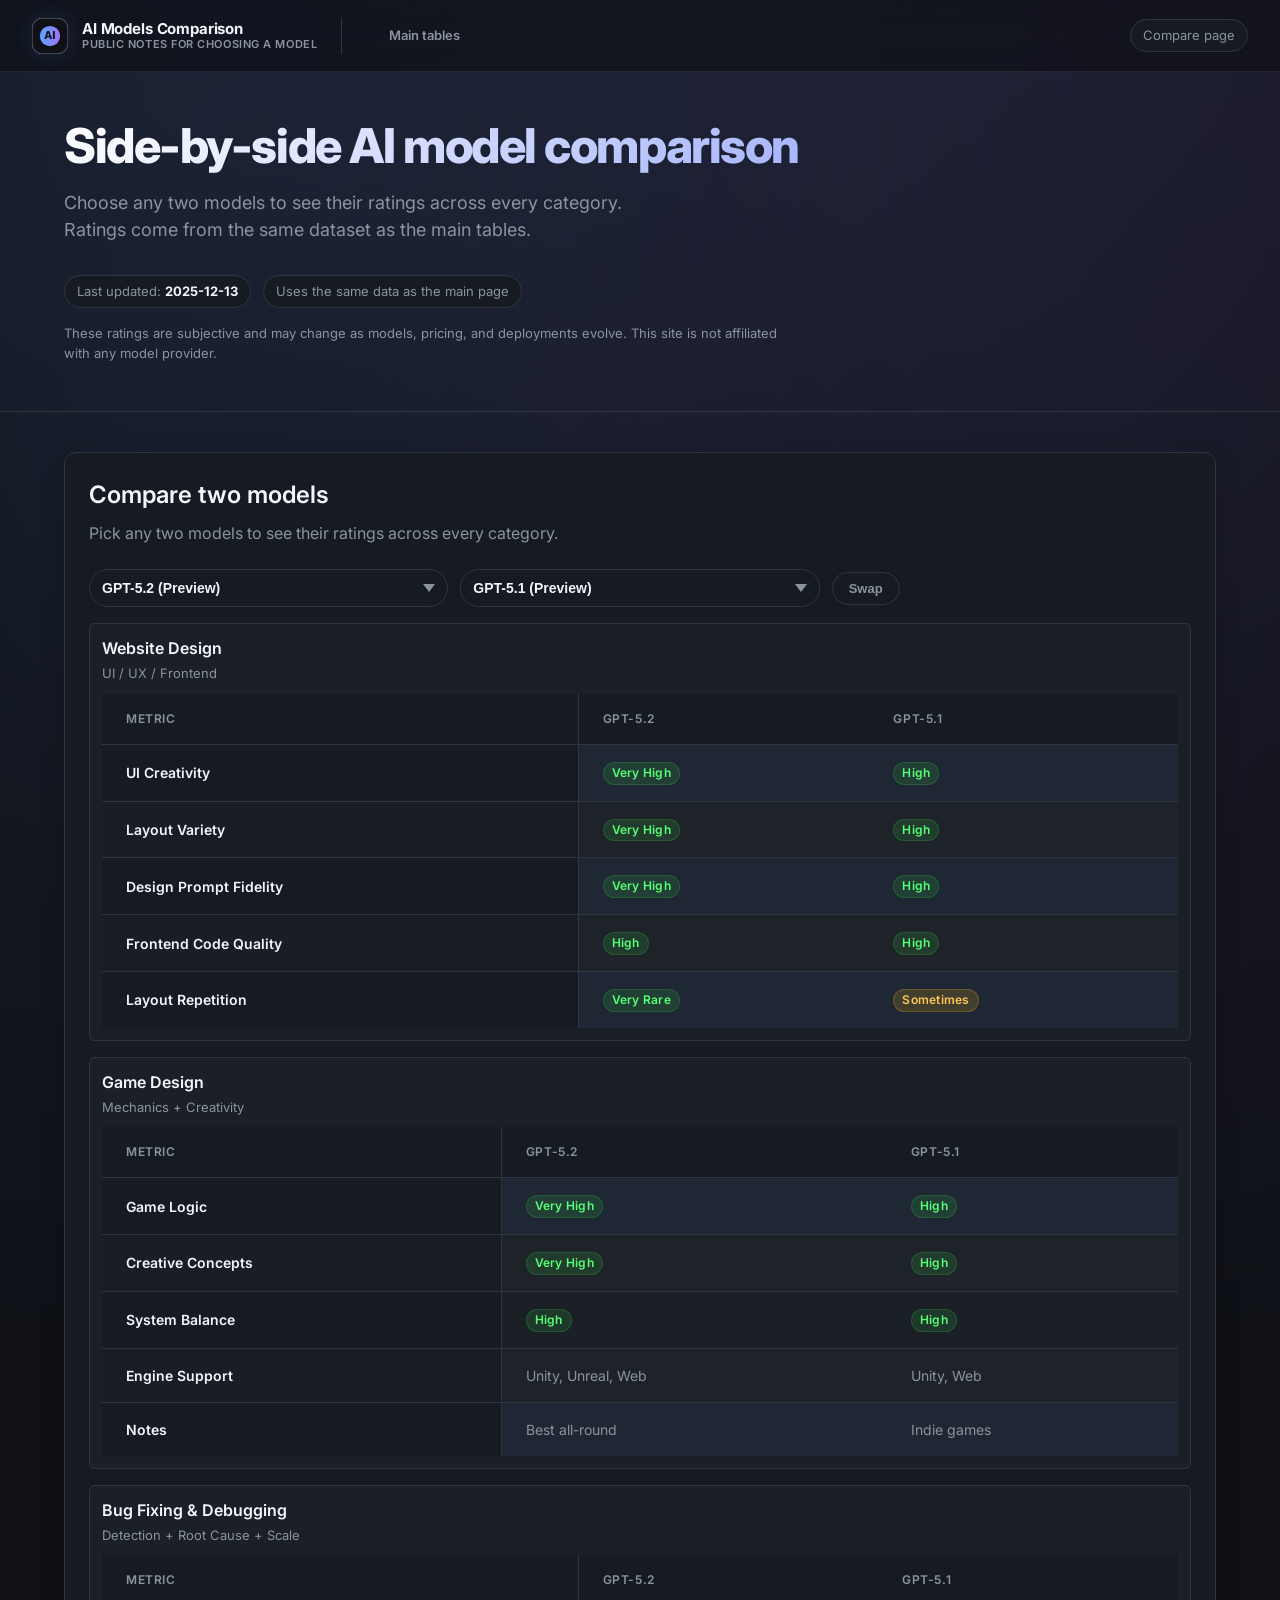
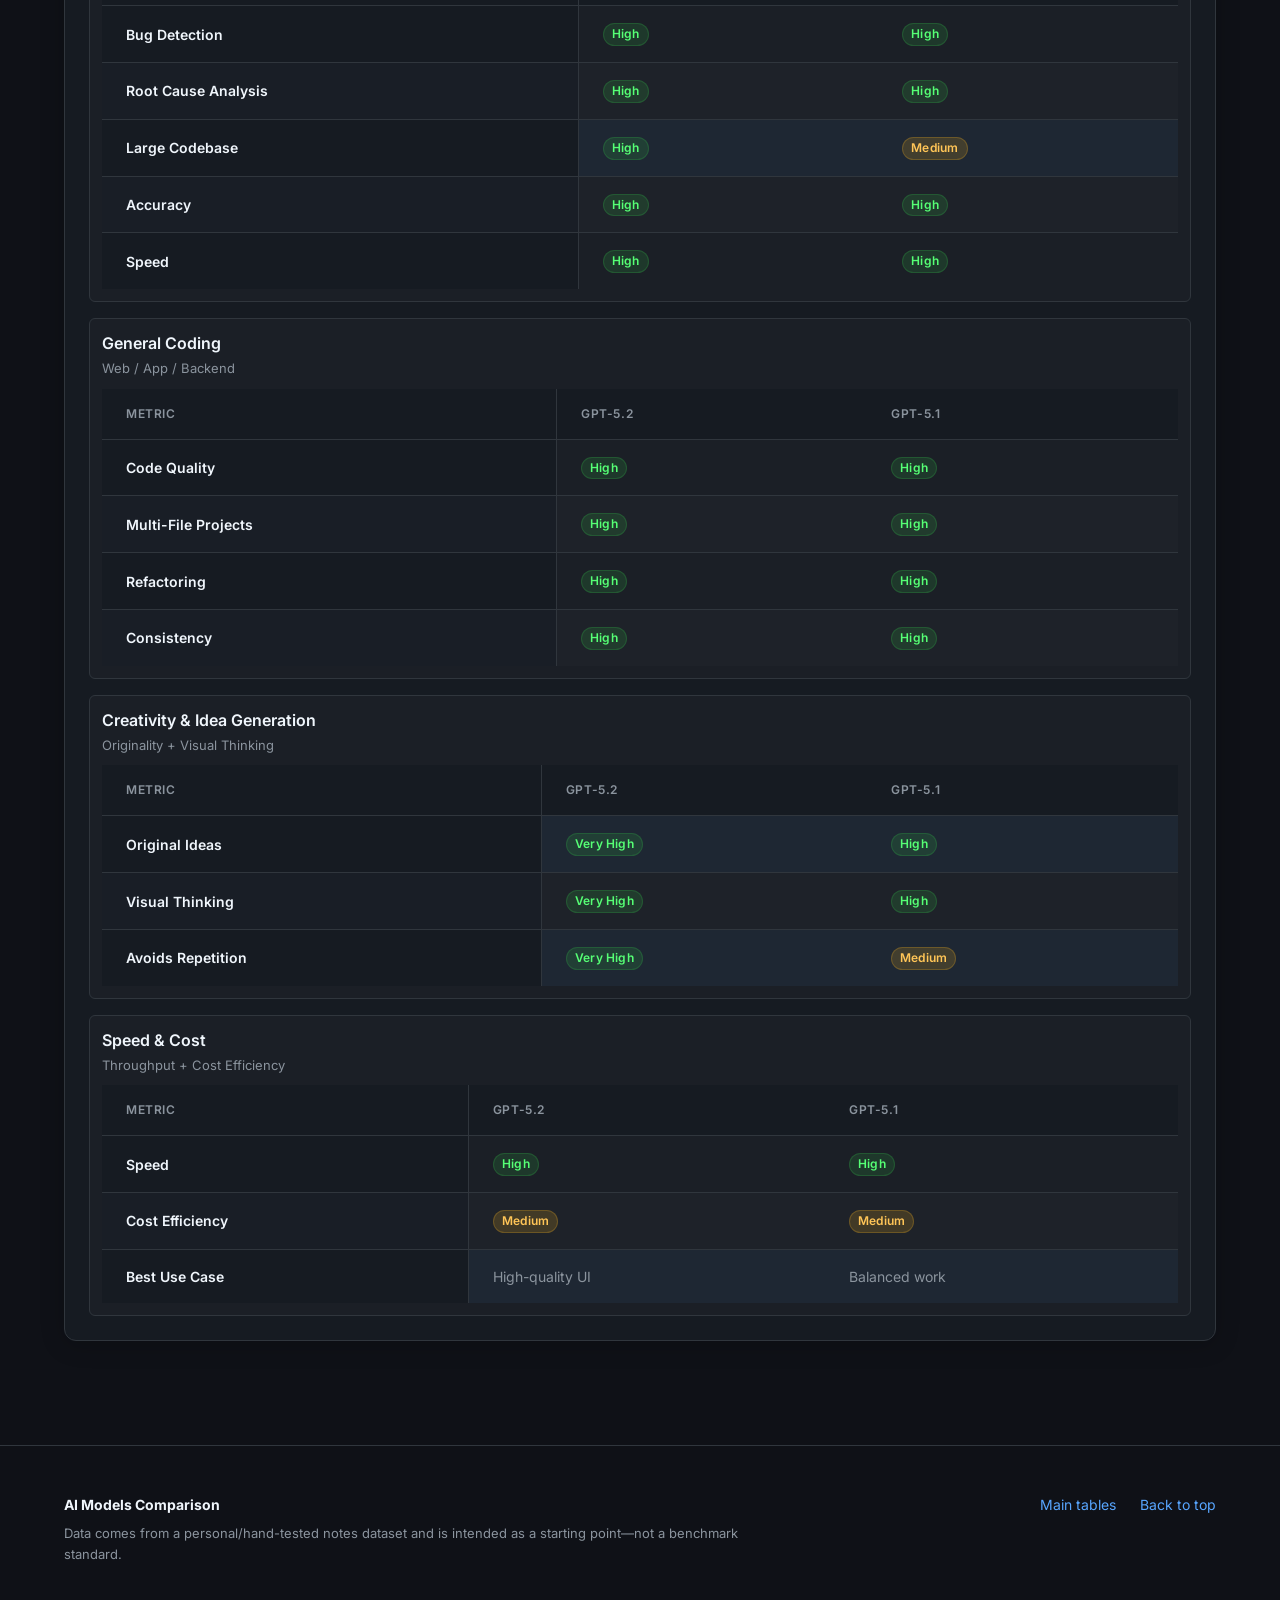
==== compare.html @ 82baba48 "Add comparison functionality with UI enhancements for model selection" ====
<!doctype html>
<html lang="en">
  <head>
    <meta charset="UTF-8" />
    <meta name="viewport" content="width=device-width, initial-scale=1" />
    <meta name="color-scheme" content="dark" />
    <title>AI Models Comparison – Compare</title>
    <meta
      name="description"
      content="Side-by-side comparison of popular AI models across UI/UX, game design, debugging, coding, creativity, and speed/cost."
    />
    <meta name="robots" content="index,follow" />
    <link rel="preconnect" href="https://fonts.googleapis.com">
    <link rel="preconnect" href="https://fonts.gstatic.com" crossorigin>
    <link href="https://fonts.googleapis.com/css2?family=Inter:wght@400;500;600;700&display=swap" rel="stylesheet">
    <link rel="stylesheet" href="./styles.css" />
    <link rel="icon" href="./favicon.svg" type="image/svg+xml" />
    <link rel="apple-touch-icon" href="./favicon.svg" />
    <meta name="theme-color" content="#0f1117" />
  </head>
  <body>
    <a class="skip" href="#main">Skip to content</a>

    <header class="topbar">
      <div class="container topbarInner">
        <a class="brand" href="./index.html" aria-label="AI Models Comparison Home">
          <span class="logo" aria-hidden="true">
            <img src="./favicon.svg" alt="AI Models Comparison logo" />
          </span>
          <span class="brandText">
            <strong>AI Models Comparison</strong>
            <span>Public notes for choosing a model</span>
          </span>
        </a>

        <nav class="nav" id="nav" aria-label="Section navigation"></nav>

        <div class="controls">
          <span class="pill">Compare page</span>
        </div>
      </div>
    </header>

    <main id="main">
      <section class="hero" id="top">
        <div class="container heroGrid">
          <div class="card heroMain">
            <h1 class="title">Side-by-side AI model comparison</h1>
            <p class="subtitle">
              Choose any two models to see their ratings across every category. Ratings come from the same dataset as the main tables.
            </p>

            <div class="heroMeta" role="list">
              <span class="pill" role="listitem">
                Last updated: <strong id="updated">—</strong>
              </span>
              <span class="pill" role="listitem">Uses the same data as the main page</span>
            </div>

            <p class="disclaimer">
              These ratings are subjective and may change as models, pricing, and deployments evolve.
              This site is not affiliated with any model provider.
            </p>
          </div>
        </div>
      </section>

      <section class="section">
        <div class="container" id="compareRoot"></div>
      </section>

      <footer class="footer">
        <div class="container footerInner">
          <div class="footerCopy">
            <div class="footerTitle">AI Models Comparison</div>
            <div class="fineprint">
              Data comes from a personal/hand-tested notes dataset and is intended as a starting point—not a benchmark standard.
            </div>
          </div>

          <div class="smallLinks" aria-label="Site links">
            <a href="./index.html">Main tables</a>
            <a href="#top">Back to top</a>
          </div>
        </div>
      </footer>
    </main>

    <script src="./data.js"></script>
    <script src="./compare.js"></script>
  </body>
</html>
---- styles.css ----
:root {
  /* Base Colors */
  --bg: #0f1117;
  --bg-card: #161b22;
  --bg-card-hover: #1c2128;
  --border: #30363d;
  --border-hover: #8b949e;
  
  /* Text Colors */
  --text-primary: #f0f6fc;
  --text-secondary: #8b949e;
  --text-tertiary: #484f58;

  /* Accents */
  --accent: #58a6ff;
  --accent-glow: rgba(88, 166, 255, 0.15);
  
  /* Status Colors */
  --success-bg: rgba(46, 160, 67, 0.15);
  --success-text: #3fb950;
  --warning-bg: rgba(210, 153, 34, 0.15);
  --warning-text: #d29922;
  --danger-bg: rgba(248, 81, 73, 0.15);
  --danger-text: #f85149;
  --neutral-bg: rgba(110, 118, 129, 0.15);
  --neutral-text: #8b949e;

  /* Layout */
  --radius: 6px;
  --radius-lg: 12px;
  --header-height: 64px;
  
  /* Typography */
  --font-sans: 'Inter', -apple-system, BlinkMacSystemFont, "Segoe UI", Helvetica, Arial, sans-serif;
  --font-mono: ui-monospace, SFMono-Regular, SF Mono, Menlo, Consolas, Liberation Mono, monospace;
}

* {
  box-sizing: border-box;
}

html {
  scroll-behavior: smooth;
}

body {
  margin: 0;
  font-family: var(--font-sans);
  background-color: var(--bg);
  background:
    radial-gradient(circle at 15% 0%, rgba(88, 166, 255, 0.1), transparent 40%),
    radial-gradient(circle at 85% 0%, rgba(163, 113, 247, 0.1), transparent 40%),
    var(--bg);
  color: var(--text-primary);
  line-height: 1.5;
  -webkit-font-smoothing: antialiased;
}

a {
  color: var(--accent);
  text-decoration: none;
  transition: color 0.2s;
}

a:hover {
  text-decoration: underline;
}

/* Layout Utilities */
.container {
  max-width: 1200px;
  margin: 0 auto;
  padding: 0 24px;
}

.skip {
  position: absolute;
  left: -9999px;
  top: 16px;
  padding: 12px 24px;
  background: var(--accent);
  color: white;
  border-radius: var(--radius);
  z-index: 100;
  text-decoration: none;
}

.skip:focus {
  left: 16px;
}

/* Header */
.topbar {
  position: sticky;
  top: 0;
  z-index: 50;
  background: rgba(15, 17, 23, 0.75);
  backdrop-filter: blur(20px);
  -webkit-backdrop-filter: blur(20px);
  border-bottom: 1px solid rgba(255, 255, 255, 0.08);
  height: 72px;
}

.topbarInner {
  display: grid;
  grid-template-columns: auto 1fr auto;
  gap: 32px;
  align-items: center;
  height: 100%;
  max-width: 1400px;
  margin: 0 auto;
  padding: 0 32px;
}

.brand {
  display: flex;
  align-items: center;
  gap: 14px;
  text-decoration: none !important;
  padding-right: 24px;
  border-right: 1px solid var(--border);
}

.logo {
  width: 36px;
  height: 36px;
  background: linear-gradient(135deg, var(--accent), #a371f7);
  border-radius: 10px;
  box-shadow: 0 0 20px var(--accent-glow);
  position: relative;
}

.logo::after {
  content: '';
  position: absolute;
  inset: 0;
  border-radius: inherit;
  border: 1px solid rgba(255,255,255,0.2);
}

/* Ensure header logo image fills the logo container */
.logo img {
  width: 100%;
  height: 100%;
  object-fit: cover;
  display: block;
  border-radius: inherit;
}

.brandText {
  display: flex;
  flex-direction: column;
  line-height: 1.1;
}

.brandText strong {
  color: var(--text-primary);
  font-weight: 700;
  font-size: 15px;
  letter-spacing: -0.01em;
}

.brandText span {
  color: var(--text-secondary);
  font-size: 11px;
  font-weight: 600;
  text-transform: uppercase;
  letter-spacing: 0.05em;
}

/* Navigation */
.nav {
  display: flex;
  gap: 6px;
  justify-self: start;
  align-items: center;
}

.nav a {
  display: inline-flex;
  align-items: center;
  height: 40px;
  box-sizing: border-box;
  color: var(--text-secondary);
  padding: 6px 14px;
  border-radius: 100px;
  font-size: 13px;
  font-weight: 600;
  text-decoration: none !important;
  transition: background-color 0.18s ease, color 0.18s ease, border-color 0.18s ease;
  border: 1px solid transparent;
}

.nav a:hover {
  color: var(--text-primary);
  background: rgba(255, 255, 255, 0.06);
}

/* Ensure header clips any accidental overflow from tall hover states */
.topbar {
  overflow: hidden;
}

/* Controls */
.controls {
  display: flex;
  gap: 16px;
  align-items: center;
}

.input {
  position: relative;
  display: flex;
  align-items: center;
  background: rgba(0, 0, 0, 0.2);
  border: 1px solid var(--border);
  border-radius: 100px;
  padding: 8px 16px;
  width: 260px;
  transition: all 0.2s cubic-bezier(0.16, 1, 0.3, 1);
}

.input:focus-within {
  background: var(--bg-card);
  border-color: var(--accent);
  box-shadow: 0 0 0 2px var(--accent-glow);
  width: 320px;
}

.input input {
  background: transparent;
  border: none;
  color: var(--text-primary);
  width: 100%;
  font-family: var(--font-sans);
  font-size: 13px;
  outline: none;
}

/* Hide native search cancel (cross) to avoid duplicate controls
   Keep the explicit Clear button for consistent accessibility and behavior */
input[type="search"]::-webkit-search-decoration,
input[type="search"]::-webkit-search-cancel-button,
input[type="search"]::-webkit-search-results-button,
input[type="search"]::-webkit-search-results-decoration {
  display: none;
}

input[type="search"]::-ms-clear,
input[type="search"]::-ms-reveal {
  display: none;
  width: 0;
  height: 0;
}

/* Firefox pseudo-elements */
input[type="search"]::-moz-search-decoration,
input[type="search"]::-moz-search-clear {
  display: none;
}

.input kbd {
  background: rgba(255, 255, 255, 0.1);
  border: none;
  border-radius: 4px;
  color: var(--text-secondary);
  font-family: var(--font-mono);
  font-size: 10px;
  padding: 2px 6px;
  margin-left: 8px;
  white-space: nowrap;
}

.btn {
  background: transparent;
  border: 1px solid var(--border);
  color: var(--text-secondary);
  padding: 8px 16px;
  border-radius: 100px;
  font-size: 13px;
  font-weight: 600;
  cursor: pointer;
  transition: all 0.2s;
}

.btn:hover {
  color: var(--text-primary);
  border-color: var(--text-secondary);
  background: rgba(255, 255, 255, 0.05);
}

/* Hero Section */
.hero {
  padding: 48px 0;
}

.heroGrid {
  display: grid;
  grid-template-columns: 2fr 1fr;
  gap: 32px;
}

.heroMain {
  display: flex;
  flex-direction: column;
  justify-content: center;
}

.title {
  font-size: 48px;
  font-weight: 800;
  letter-spacing: -0.03em;
  line-height: 1.1;
  margin: 0 0 16px;
  background: linear-gradient(135deg, #fff 0%, #a5b4fc 100%);
  -webkit-background-clip: text;
  background-clip: text;
  -webkit-text-fill-color: transparent;
}

.subtitle {
  font-size: 18px;
  color: var(--text-secondary);
  margin: 0 0 32px;
  max-width: 600px;
}

.disclaimer {
  margin: 16px 0 0;
  color: var(--text-secondary);
  font-size: 13px;
  max-width: 720px;
}

.heroMeta {
  display: flex;
  gap: 12px;
  flex-wrap: wrap;
}

.pill {
  display: inline-flex;
  align-items: center;
  padding: 6px 12px;
  background: var(--bg-card);
  border: 1px solid var(--border);
  border-radius: 100px;
  font-size: 13px;
  color: var(--text-secondary);
}

.pill strong {
  color: var(--text-primary);
  margin-left: 4px;
}

/* Model List Sidebar */
.heroSide {
  background: var(--bg-card);
  border: 1px solid var(--border);
  border-radius: var(--radius-lg);
  padding: 24px;
  box-shadow: 0 4px 24px rgba(0, 0, 0, 0.2);
  transition: transform 0.2s ease, box-shadow 0.2s ease, border-color 0.2s;
}

.heroSide:hover {
  transform: translateY(-2px);
  box-shadow: 0 12px 32px rgba(0, 0, 0, 0.3);
  border-color: rgba(255, 255, 255, 0.15);
}

.h3 {
  font-size: 12px;
  text-transform: uppercase;
  letter-spacing: 0.05em;
  color: var(--text-secondary);
  font-weight: 600;
  margin-bottom: 16px;
}

.modelList {
  list-style: none;
  padding: 0;
  margin: 0;
  display: grid;
  gap: 8px;
}

.modelList li {
  display: flex;
  justify-content: space-between;
  padding: 8px 12px;
  border-radius: var(--radius);
  background: rgba(255, 255, 255, 0.02);
  font-size: 14px;
}

.modelList .tag {
  color: var(--text-tertiary);
  font-family: var(--font-mono);
  font-size: 12px;
}

/* Sections */
.section {
  padding: 40px 0;
  border-top: 1px solid var(--border);
}

.section:first-of-type {
  border-top: none;
}

.sectionHeader {
  margin-bottom: 24px;
}

.sectionHeader h2 {
  font-size: 24px;
  font-weight: 600;
  margin: 0 0 8px;
}

.sectionHeader p {
  color: var(--text-secondary);
  margin: 0;
  font-size: 16px;
}

.callout {
  display: inline-block;
  margin-top: 16px;
  padding: 8px 16px;
  background: var(--accent-glow);
  border: 1px solid rgba(88, 166, 255, 0.3);
  border-radius: var(--radius);
  color: var(--accent);
  font-size: 14px;
  font-weight: 500;
}

/* Compare */
.compareCard {
  background: var(--bg-card);
  border: 1px solid var(--border);
  border-radius: var(--radius-lg);
  padding: 24px;
  box-shadow: 0 4px 24px rgba(0, 0, 0, 0.2);
}

.compareControls {
  display: grid;
  grid-template-columns: repeat(auto-fit, minmax(220px, 1fr));
  gap: 12px;
  align-items: center;
  margin-top: 12px;
}

.compareSelect {
  width: 100%;
  -webkit-appearance: none;
  appearance: none;
  background: var(--bg-card);
  border: 1px solid var(--border);
  border-radius: 100px;
  color: var(--text-primary);
  padding: 10px 40px 10px 12px;
  font-size: 14px;
  font-weight: 600;
  background-image: url("data:image/svg+xml;utf8,<svg xmlns='http://www.w3.org/2000/svg' width='12' height='8'><path fill='%238b949e' d='M6 8L0 0h12z'/></svg>");
  background-repeat: no-repeat;
  background-position: right 12px center;
  transition: border-color 0.15s ease, box-shadow 0.15s ease;
}

.compareSelect:focus,
.compareSelect:focus-visible {
  outline: none;
  border-color: var(--accent);
  box-shadow: 0 0 0 4px var(--accent-glow);
}

.compareActions {
  display: flex;
  gap: 8px;
}

.compareResults {
  margin-top: 16px;
  display: grid;
  gap: 16px;
}

.compareSection {
  border: 1px solid var(--border);
  border-radius: var(--radius);
  padding: 12px;
  background: rgba(255, 255, 255, 0.02);
}

.compareSectionHeader h3 {
  margin: 0 0 4px;
  font-size: 16px;
  font-weight: 600;
}

.compareSectionHeader p {
  margin: 0 0 10px;
  color: var(--text-secondary);
  font-size: 13px;
}

.compareEmpty {
  color: var(--text-secondary);
  font-size: 14px;
}

.metricCell {
  font-weight: 600;
  color: var(--text-primary);
}

.compareDiff td {
  background: rgba(88, 166, 255, 0.06);
}

/* Tables */
.tableCard {
  background: var(--bg-card);
  border: 1px solid var(--border);
  border-radius: var(--radius-lg);
  overflow: hidden;
  box-shadow: 0 4px 24px rgba(0, 0, 0, 0.2);
  transition: transform 0.2s ease, box-shadow 0.2s ease, border-color 0.2s;
}

.tableCard:hover {
  transform: translateY(-2px);
  box-shadow: 0 12px 32px rgba(0, 0, 0, 0.3);
  border-color: rgba(255, 255, 255, 0.15);
}

.tableWrap {
  overflow-x: auto;
}

table {
  width: 100%;
  border-collapse: collapse;
  white-space: nowrap;
}

    th {
  text-align: left;
  padding: 16px 24px;
  background: var(--bg-card);
  border-bottom: 1px solid var(--border);
  color: var(--text-secondary);
  font-size: 12px;
  font-weight: 600;
  text-transform: uppercase;
  letter-spacing: 0.05em;
  position: sticky;
  top: 0;
      z-index: 4;
  overflow: visible;
  min-width: 120px;
}

.thContent {
  position: relative;
  display: block;
  width: 100%;
  padding-right: 32px;
}

.thLabel {
  font-size: 12px;
  font-weight: 600;
  color: var(--text-secondary);
  letter-spacing: 0.05em;
  text-transform: uppercase;
  display: block;
  white-space: normal;
  line-height: 1.2;
}

.sortToggle {
  background: transparent;
  border: none;
  padding: 0;
  display: inline-flex;
  align-items: center;
  justify-content: center;
  cursor: pointer;
  border-radius: 999px;
  color: var(--text-secondary);
  position: absolute;
  right: 4px;
  top: 50%;
  transform: translateY(-50%);
  width: 28px;
  height: 28px;
  transition: background 0.2s ease, color 0.2s ease;
}

.sortToggle:focus-visible {
  outline: 2px solid var(--accent);
  outline-offset: 2px;
}

.sortToggle::before {
  content: "";
  position: absolute;
  inset: 4px;
  border-radius: 50%;
  background: rgba(255, 255, 255, 0.04);
  transition: background 0.2s ease;
}

.sortChevron {
  width: 0;
  height: 0;
  border-left: 5px solid transparent;
  border-right: 5px solid transparent;
  border-top: 6px solid currentColor;
  transition: transform 0.2s ease;
}

.sortToggle.is-active .sortChevron {
  transform: rotate(180deg);
}

.sortToggle:hover {
  color: var(--text-primary);
}

.sortToggle:hover::before {
  background: rgba(255, 255, 255, 0.12);
}

    .sortMenu {
      position: absolute;
      top: 100%;
      right: 4px;
      margin-top: 10px;
      background: var(--bg-card);
      border: 1px solid var(--border);
      border-radius: var(--radius);
      box-shadow: 0 12px 30px rgba(0, 0, 0, 0.45);
      z-index: 20;
      min-width: 140px;
      max-width: 260px;
      box-sizing: border-box;
  display: flex;
  flex-direction: column;
  padding: 6px 0;
}

.sortMenu[hidden] {
  display: none !important;
}

    .sortOption {
      background: transparent;
      border: none;
      color: var(--text-secondary);
      text-align: left;
      padding: 6px 12px;
      font-size: 13px;
      font-weight: 500;
      cursor: pointer;
      width: auto;
      white-space: nowrap;
      overflow: hidden;
      text-overflow: ellipsis;
    }

.sortOption:hover,
.sortOption:focus-visible {
  background: rgba(255, 255, 255, 0.05);
  color: var(--text-primary);
}

.sortOption:focus-visible {
  outline: none;
}

td {
  padding: 16px 24px;
  border-bottom: 1px solid var(--border);
  font-size: 14px;
  color: var(--text-secondary);
}

/* Sticky first column for mobile scrolling */
    td:first-child, th:first-child {
      position: sticky;
      left: 0;
      z-index: 6;
      background: var(--bg-card);
      border-right: 1px solid var(--border);
      overflow: visible;
    }

/* Zebra striping for easier reading */
tbody tr:nth-child(even) td {
  background: rgba(255, 255, 255, 0.01);
}

/* Ensure sticky column matches zebra striping */
tbody tr:nth-child(even) td:first-child {
  background: #191e26; /* Manually matched to bg-card + 1% white opacity approx */
}

tr:last-child td {
  border-bottom: none;
}

/* Stronger hover */
tr:hover td {
  background: rgba(88, 166, 255, 0.08) !important;
}

.modelCell {
  color: var(--text-primary);
  font-weight: 600;
}

/* Badges */
.badge {
  display: inline-flex;
  align-items: center;
  padding: 2px 8px;
  border-radius: 100px;
  font-size: 12px;
  font-weight: 600;
  line-height: 1.4;
  letter-spacing: 0.02em;
}

.badge.vh, .badge.h, .badge.vr, .badge.r {
  background: rgba(46, 160, 67, 0.2);
  color: #56ff75;
  border: 1px solid rgba(46, 160, 67, 0.3);
}

.badge.m, .badge.s {
  background: rgba(210, 153, 34, 0.2);
  color: #ffc557;
  border: 1px solid rgba(210, 153, 34, 0.3);
}

.badge.l, .badge.o, .badge.vo {
  background: rgba(248, 81, 73, 0.2);
  color: #ff7b72;
  border: 1px solid rgba(248, 81, 73, 0.3);
}

/* Search Highlighting */
.rowHighlight td {
  background: rgba(88, 166, 255, 0.05);
  color: var(--text-primary);
}

.rowDim td {
  opacity: 0.3;
}

/* Footer */
.footer {
  margin-top: 64px;
  padding: 48px 0;
  border-top: 1px solid var(--border);
  color: var(--text-secondary);
  font-size: 14px;
}

.footerInner {
  display: flex;
  justify-content: space-between;
  align-items: flex-start;
  gap: 24px;
}

.footerCopy {
  max-width: 720px;
}

.footerTitle {
  color: var(--text-primary);
  font-weight: 700;
  margin-bottom: 8px;
}

.fineprint {
  color: var(--text-secondary);
  font-size: 13px;
  line-height: 1.6;
}

.smallLinks {
  display: flex;
  gap: 24px;
}

/* Responsive */
@media (max-width: 768px) {
  .heroGrid {
    grid-template-columns: 1fr;
  }
  
  .nav {
    display: none;
  }
  
  .input {
    width: auto;
    min-width: 0;
  }
  
  .input kbd {
    display: none;
  }
  
  .title {
    font-size: 32px;
  }

  .footerInner {
    flex-direction: column;
    align-items: stretch;
  }
}
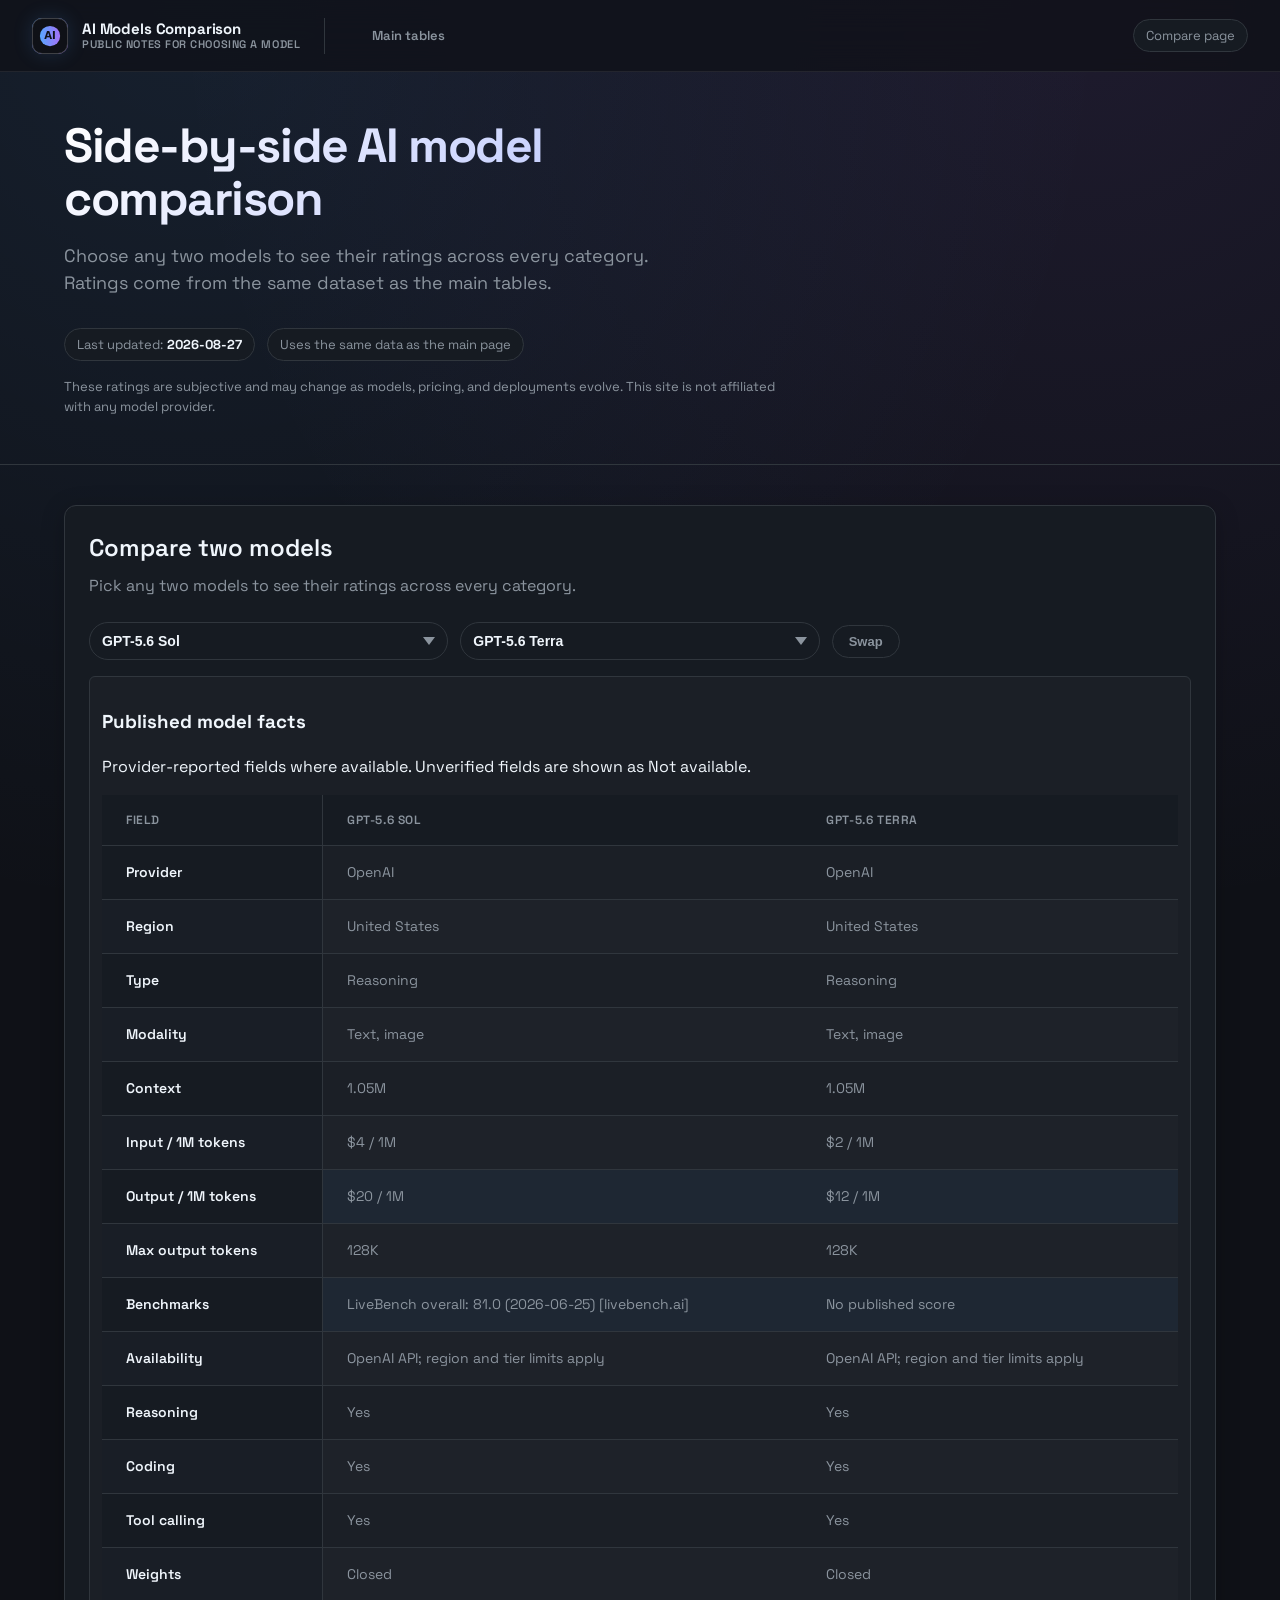
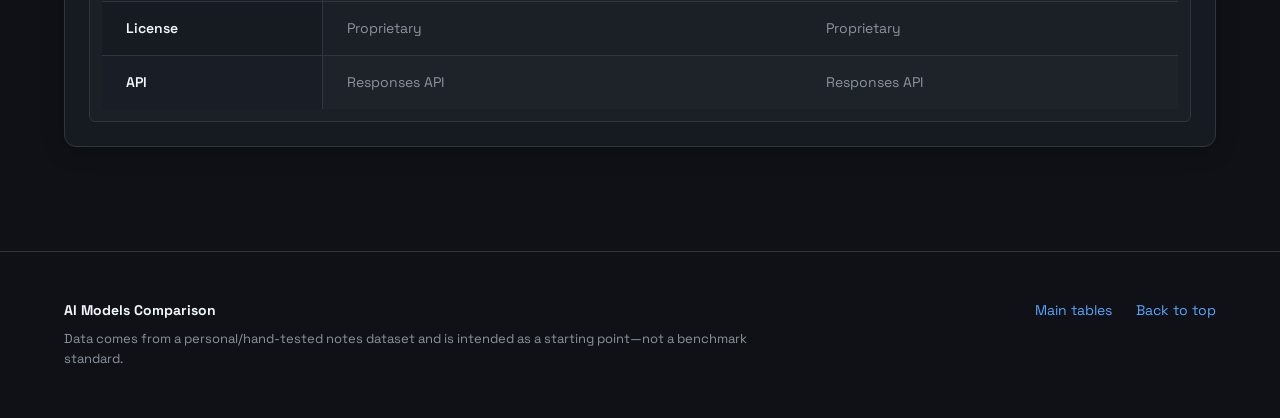
==== commit 8a534fd6: "Refactor website structure and enhance model comparison features - Updated index.html to improve met" ====
--- a/compare.html
+++ b/compare.html
@@ -12,7 +12,7 @@
     <meta name="robots" content="index,follow" />
     <link rel="preconnect" href="https://fonts.googleapis.com">
     <link rel="preconnect" href="https://fonts.gstatic.com" crossorigin>
-    <link href="https://fonts.googleapis.com/css2?family=Inter:wght@400;500;600;700&display=swap" rel="stylesheet">
+    <link href="https://fonts.googleapis.com/css2?family=Space+Grotesk:wght@400;500;600;700&family=Inter:wght@400;500;600;700&display=swap" rel="stylesheet">
     <link rel="stylesheet" href="./styles.css" />
     <link rel="icon" href="./favicon.svg" type="image/svg+xml" />
     <link rel="apple-touch-icon" href="./favicon.svg" />
--- a/styles.css
+++ b/styles.css
@@ -31,7 +31,7 @@
   --header-height: 64px;
   
   /* Typography */
-  --font-sans: 'Inter', -apple-system, BlinkMacSystemFont, "Segoe UI", Helvetica, Arial, sans-serif;
+  --font-sans: 'Space Grotesk', 'Inter', -apple-system, BlinkMacSystemFont, "Segoe UI", Helvetica, Arial, sans-serif;
   --font-mono: ui-monospace, SFMono-Regular, SF Mono, Menlo, Consolas, Liberation Mono, monospace;
 }
 
@@ -439,6 +439,46 @@
   font-size: 14px;
   font-weight: 500;
 }
+
+/* Model directory */
+.directorySection { background: rgba(255, 255, 255, 0.018); }
+.directoryHeader { display: flex; justify-content: space-between; align-items: end; gap: 24px; }
+.eyebrow { color: var(--accent) !important; font-size: 11px !important; font-weight: 700; letter-spacing: .12em; text-transform: uppercase; margin-bottom: 8px !important; }
+.directoryCount { color: var(--text-primary); font-family: var(--font-mono); font-size: 14px; padding-bottom: 5px; }
+.directoryTools { display: grid; grid-template-columns: minmax(240px, 2fr) repeat(4, minmax(130px, 1fr)); gap: 10px; margin-bottom: 14px; }
+.directoryTools label { display: grid; gap: 5px; color: var(--text-secondary); font-size: 11px; font-weight: 700; text-transform: uppercase; letter-spacing: .06em; }
+.directoryTools input, .directoryTools select { width: 100%; min-width: 0; background: var(--bg-card); color: var(--text-primary); border: 1px solid var(--border); border-radius: var(--radius); padding: 10px 11px; font: inherit; font-size: 13px; text-transform: none; letter-spacing: 0; outline: none; }
+.directoryTools input:focus, .directoryTools select:focus { border-color: var(--accent); box-shadow: 0 0 0 3px var(--accent-glow); }
+.directoryTabs { display: flex; gap: 6px; overflow-x: auto; padding: 4px 0 16px; }
+.tab { border: 0; border-bottom: 2px solid transparent; background: transparent; color: var(--text-secondary); padding: 8px 10px; cursor: pointer; font: inherit; font-size: 13px; font-weight: 700; white-space: nowrap; }
+.tab:hover, .tab.is-active { color: var(--text-primary); border-color: var(--accent); }
+.selectionBar { position: sticky; bottom: 16px; z-index: 10; display: flex; align-items: center; justify-content: space-between; gap: 12px; margin: 0 0 16px; padding: 10px 12px; background: rgba(22, 27, 34, .94); border: 1px solid var(--accent); border-radius: var(--radius); box-shadow: 0 10px 32px rgba(0,0,0,.3); }
+.selectionBar[hidden] { display: none; }
+.taskSelection { position: static; margin: 0; border: 0; border-bottom: 1px solid var(--border); border-radius: 0; box-shadow: none; }
+.rankCell { color: var(--accent) !important; font-family: var(--font-mono); font-weight: 700; }
+.btnPrimary { background: var(--accent); color: #07111f; border-color: var(--accent); }
+.btnPrimary:hover { background: #8ac2ff; color: #07111f; }
+.modelGrid { display: grid; grid-template-columns: repeat(3, minmax(0, 1fr)); gap: 12px; }
+.modelCard { min-width: 0; background: var(--bg-card); border: 1px solid var(--border); border-radius: var(--radius); padding: 16px; transition: border-color .2s, transform .2s, background .2s; }
+.modelCard:hover, .modelCard.is-selected { border-color: var(--accent); background: var(--bg-card-hover); transform: translateY(-2px); }
+.modelCardTop { display: flex; align-items: flex-start; justify-content: space-between; gap: 10px; }
+.modelCard h3 { margin: 0; color: var(--text-primary); font-size: 17px; line-height: 1.2; }
+.modelCard p { margin: 5px 0 0; color: var(--text-secondary); font-size: 12px; }
+.modelCard p span { color: var(--text-tertiary); }
+.selectModel { flex: 0 0 auto; border: 1px solid var(--border); border-radius: 4px; background: transparent; color: var(--text-secondary); padding: 6px 8px; font: inherit; font-size: 11px; font-weight: 700; cursor: pointer; }
+.modelCard.is-selected .selectModel { background: var(--accent); border-color: var(--accent); color: #07111f; }
+.modelTags { display: flex; flex-wrap: wrap; gap: 5px; margin: 14px 0; }
+.modelTags span { padding: 3px 6px; border: 1px solid var(--border); border-radius: 3px; color: var(--text-secondary); font-size: 10px; font-weight: 700; }
+.modelTags span:last-child { color: var(--warning-text); border-color: rgba(210,153,34,.35); }
+.modelCard dl { display: grid; grid-template-columns: 1fr 1fr; gap: 9px 12px; margin: 0; }
+.modelCard dt { color: var(--text-tertiary); font-size: 10px; font-weight: 700; text-transform: uppercase; letter-spacing: .05em; }
+.modelCard dd { color: var(--text-primary); font-size: 12px; margin: 1px 0 0; overflow-wrap: anywhere; }
+.modelMore { border-top: 1px solid var(--border); margin-top: 14px; padding-top: 12px; color: var(--text-secondary); font-size: 12px; }
+.modelMore a { display: inline-block; margin-top: 8px; }
+.modelCard summary { margin-top: 14px; color: var(--accent); cursor: pointer; font-size: 12px; font-weight: 700; }
+.pagination { display: flex; justify-content: center; gap: 6px; margin-top: 18px; }
+.pagination button { min-width: 32px; height: 32px; border: 1px solid var(--border); border-radius: 4px; background: var(--bg-card); color: var(--text-secondary); cursor: pointer; font: inherit; font-size: 12px; }
+.pagination button:hover, .pagination button.is-active { border-color: var(--accent); color: var(--text-primary); background: var(--accent-glow); }
 
 /* Compare */
 .compareCard {
@@ -828,6 +868,12 @@
     font-size: 32px;
   }
 
+  .directoryHeader { align-items: flex-start; flex-direction: column; gap: 8px; }
+  .directoryTools { grid-template-columns: 1fr 1fr; }
+  .toolSearch { grid-column: 1 / -1; }
+  .modelGrid { grid-template-columns: 1fr; }
+  .selectionBar { align-items: stretch; flex-wrap: wrap; }
+
   .footerInner {
     flex-direction: column;
     align-items: stretch;
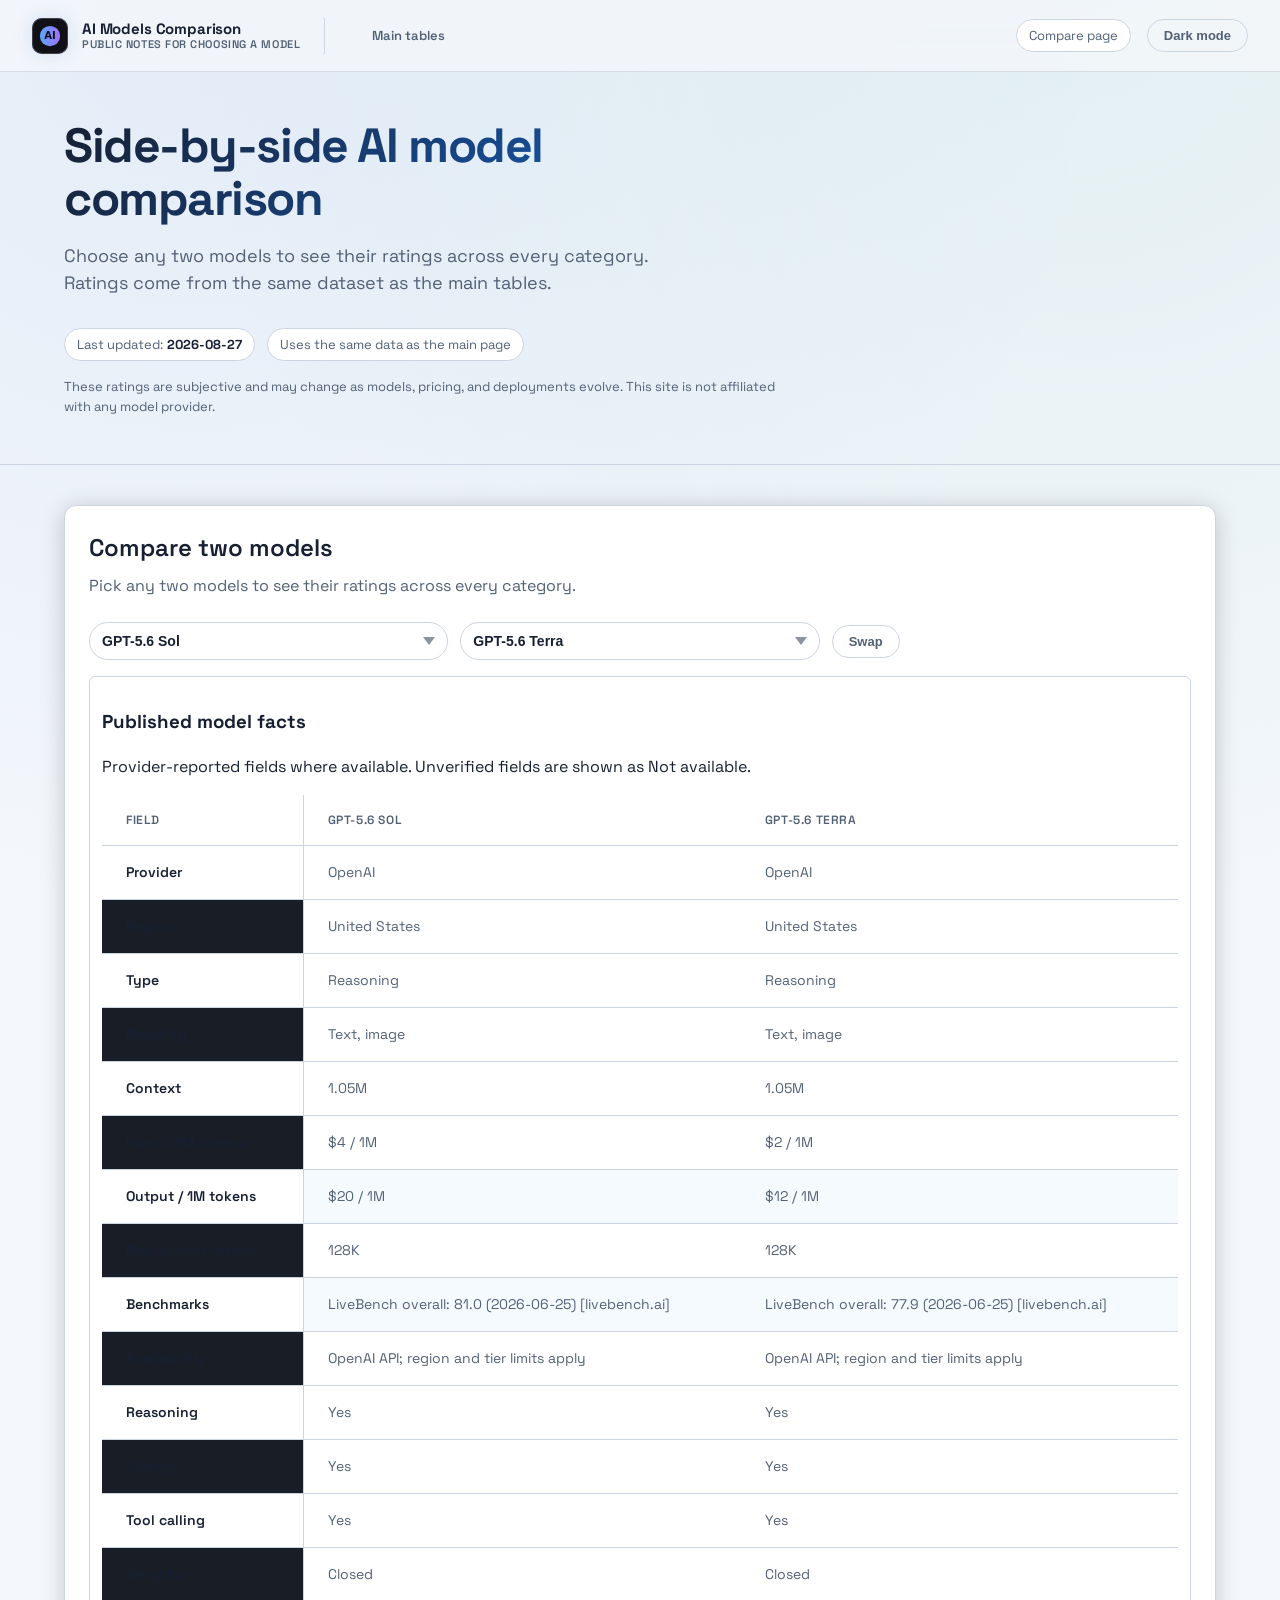
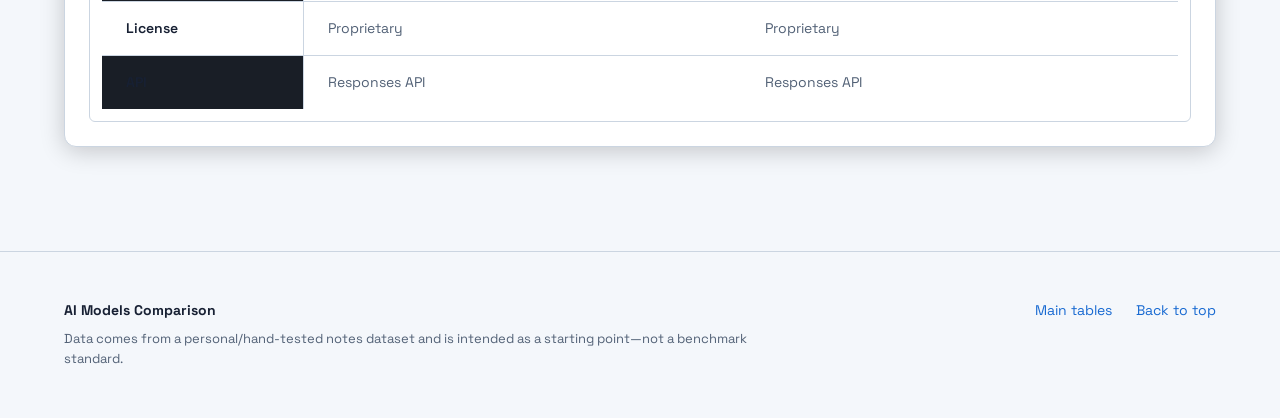
==== commit 754f1cf0: "Add theme switching functionality and enhance model comparison features" ====
--- a/compare.html
+++ b/compare.html
@@ -3,7 +3,7 @@
   <head>
     <meta charset="UTF-8" />
     <meta name="viewport" content="width=device-width, initial-scale=1" />
-    <meta name="color-scheme" content="dark" />
+    <meta name="color-scheme" content="dark light" />
     <title>AI Models Comparison – Compare</title>
     <meta
       name="description"
@@ -14,6 +14,7 @@
     <link rel="preconnect" href="https://fonts.gstatic.com" crossorigin>
     <link href="https://fonts.googleapis.com/css2?family=Space+Grotesk:wght@400;500;600;700&family=Inter:wght@400;500;600;700&display=swap" rel="stylesheet">
     <link rel="stylesheet" href="./styles.css" />
+    <script src="./theme.js"></script>
     <link rel="icon" href="./favicon.svg" type="image/svg+xml" />
     <link rel="apple-touch-icon" href="./favicon.svg" />
     <meta name="theme-color" content="#0f1117" />
--- a/styles.css
+++ b/styles.css
@@ -878,4 +878,98 @@
     flex-direction: column;
     align-items: stretch;
   }
+}
+
+:root[data-theme="light"] {
+  --bg: #f4f7fb;
+  --bg-card: #ffffff;
+  --bg-card-hover: #edf4ff;
+  --border: #cbd5e1;
+  --border-hover: #64748b;
+  --text-primary: #172033;
+  --text-secondary: #526176;
+  --text-tertiary: #8290a3;
+  --accent: #1769d1;
+  --accent-glow: rgba(23, 105, 209, 0.14);
+  --success-text: #147a3f;
+  --warning-text: #986000;
+  --danger-text: #b52f2f;
+  --neutral-text: #526176;
+}
+
+:root[data-theme="light"] body {
+  background:
+    radial-gradient(circle at 15% 0%, rgba(23, 105, 209, 0.08), transparent 40%),
+    radial-gradient(circle at 85% 0%, rgba(16, 150, 136, 0.08), transparent 40%),
+    var(--bg);
+}
+
+.searchForm {
+  display: flex;
+  gap: 10px;
+  align-items: center;
+  min-width: 0;
+}
+
+.searchForm .input {
+  width: min(260px, 28vw);
+}
+
+.searchForm .input:focus-within {
+  width: min(320px, 34vw);
+}
+
+.themeToggle {
+  white-space: nowrap;
+}
+
+:root[data-theme="light"] .topbar {
+  background: rgba(244, 247, 251, 0.82);
+  border-bottom-color: rgba(23, 32, 51, 0.12);
+}
+
+:root[data-theme="light"] .title {
+  background: linear-gradient(135deg, #172033 0%, #1769d1 100%);
+  -webkit-background-clip: text;
+  background-clip: text;
+}
+
+@media (max-width: 900px) {
+  .topbarInner {
+    grid-template-columns: auto 1fr;
+    gap: 12px;
+    padding: 0 16px;
+  }
+
+  .nav {
+    display: none;
+  }
+
+  .controls {
+    grid-column: 1 / -1;
+    grid-row: 2;
+    min-width: 0;
+  }
+
+  .topbar {
+    height: auto;
+    min-height: 72px;
+    overflow: visible;
+  }
+
+  .topbarInner {
+    min-height: 72px;
+    padding-top: 10px;
+    padding-bottom: 10px;
+  }
+
+  .searchForm {
+    flex: 1;
+  }
+
+  .searchForm .input,
+  .searchForm .input:focus-within {
+    width: auto;
+    flex: 1;
+  }
 }
